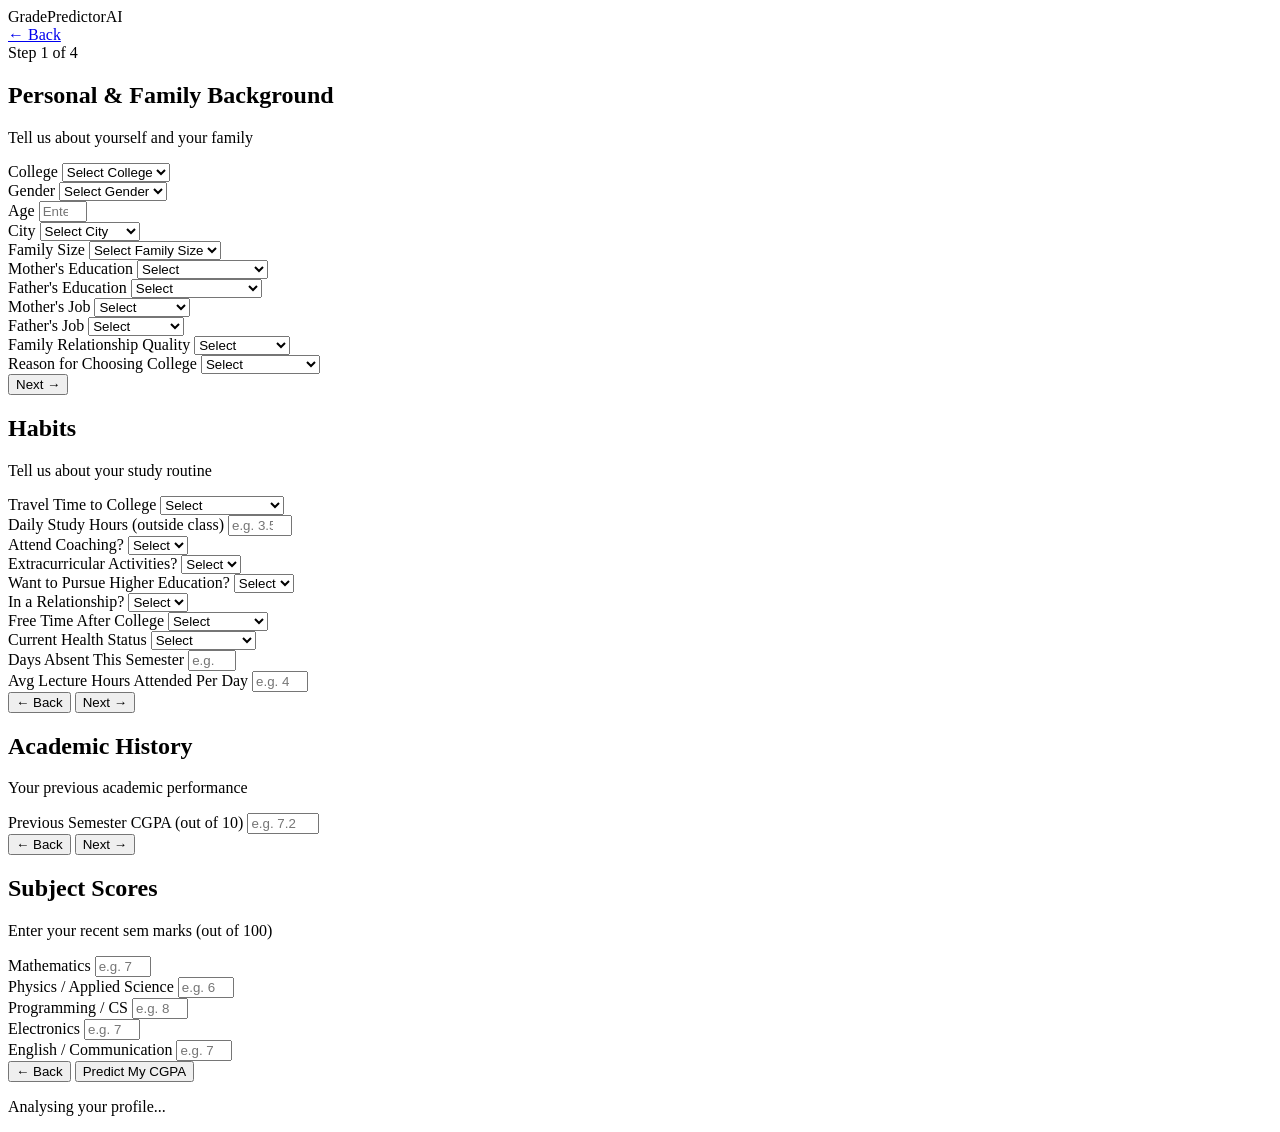
==== form.html @ 7f31faff "Final Code" ====
<!DOCTYPE html>
<html lang="en">
<head>
    <meta charset="UTF-8">
    <meta name="viewport" content="width=device-width, initial-scale=1.0">
    <title>Student Details - GradePredictorAI</title>
    <link rel="stylesheet" href="css/style.css">
    <link rel="stylesheet" href="css/form.css">
</head>
<body>

    <nav>
        <div class="logo">GradePredictorAI</div>
        <a href="index.html" class="nav-back">← Back</a>
    </nav>

    <!-- Progress Bar -->
    <div class="progress-container">
        <div class="progress-bar" id="progressBar"></div>
    </div>
    <div class="step-label" id="stepLabel">Step 1 of 4</div>

    <div class="form-container">

        <!-- Personal and Family -->
        <div class="step-section active" id="step1">
            <h2>Personal & Family Background</h2>
            <p class="step-desc">Tell us about yourself and your family</p>

            <div class="form-grid">
                <div class="form-group">
                    <label>College</label>
                    <select id="school">
                        <option value="">Select College</option>
                        <option value="NMAMIT">NMAMIT</option>
                        <option value="NITK">NITK</option>
                        <option value="MSRIT">MSRIT</option>
                        <option value="BIT Mesra">BIT Mesra</option>
                        <option value="VIT">VIT</option>
                        <option value="SRM">SRM</option>
                        <option value="PESIT">PESIT</option>
                        <option value="RV College">RV College</option>
                    </select>
                </div>

                <div class="form-group">
                    <label>Gender</label>
                    <select id="sex">
                        <option value="">Select Gender</option>
                        <option value="M">Male</option>
                        <option value="F">Female</option>
                    </select>
                </div>

                <div class="form-group">
                    <label>Age</label>
                    <input type="number" id="age" placeholder="Enter your age" min="17" max="25">
                </div>

                <div class="form-group">
                    <label>City</label>
                    <select id="city">
                        <option value="">Select City</option>
                        <option value="Mangalore">Mangalore</option>
                        <option value="Bangalore">Bangalore</option>
                        <option value="Mumbai">Mumbai</option>
                        <option value="Pune">Pune</option>
                        <option value="Hyderabad">Hyderabad</option>
                        <option value="Chennai">Chennai</option>
                        <option value="Delhi">Delhi</option>
                        <option value="Navi Mumbai">Navi Mumbai</option>
                        <option value="Udupi">Udupi</option>
                        <option value="Mysore">Mysore</option>
                    </select>
                </div>

                <div class="form-group">
                    <label>Family Size</label>
                    <select id="fam_size">
                        <option value="">Select Family Size</option>
                        <option value="<=3">3 or less</option>
                        <option value=">3">More than 3</option>
                    </select>
                </div>

                <div class="form-group">
                    <label>Mother's Education</label>
                    <select id="medu">
                        <option value="">Select</option>
                        <option value="0">No Education</option>
                        <option value="1">Primary School</option>
                        <option value="2">Middle School</option>
                        <option value="3">Secondary School</option>
                        <option value="4">Higher Education</option>
                    </select>
                </div>

                <div class="form-group">
                    <label>Father's Education</label>
                    <select id="fedu">
                        <option value="">Select</option>
                        <option value="0">No Education</option>
                        <option value="1">Primary School</option>
                        <option value="2">Middle School</option>
                        <option value="3">Secondary School</option>
                        <option value="4">Higher Education</option>
                    </select>
                </div>

                <div class="form-group">
                    <label>Mother's Job</label>
                    <select id="mjob">
                        <option value="">Select</option>
                        <option value="Engineer">Engineer</option>
                        <option value="Teacher">Teacher</option>
                        <option value="Business">Business</option>
                        <option value="Government">Government</option>
                        <option value="Doctor">Doctor</option>
                        <option value="Farmer">Farmer</option>
                        <option value="Labour">Labour</option>
                        <option value="Other">Other</option>
                    </select>
                </div>

                <div class="form-group">
                    <label>Father's Job</label>
                    <select id="fjob">
                        <option value="">Select</option>
                        <option value="Engineer">Engineer</option>
                        <option value="Teacher">Teacher</option>
                        <option value="Business">Business</option>
                        <option value="Government">Government</option>
                        <option value="Doctor">Doctor</option>
                        <option value="Farmer">Farmer</option>
                        <option value="Labour">Labour</option>
                        <option value="Other">Other</option>
                    </select>
                </div>

                <div class="form-group">
                    <label>Family Relationship Quality</label>
                    <select id="famrel">
                        <option value="">Select</option>
                        <option value="1">1 - Very Bad</option>
                        <option value="2">2 - Bad</option>
                        <option value="3">3 - Average</option>
                        <option value="4">4 - Good</option>
                        <option value="5">5 - Excellent</option>
                    </select>
                </div>

                <div class="form-group">
                    <label>Reason for Choosing College</label>
                    <select id="reason">
                        <option value="">Select</option>
                        <option value="Reputation">Reputation</option>
                        <option value="Course">Course</option>
                        <option value="Placement">Placement</option>
                        <option value="Family Pressure">Family Pressure</option>
                        <option value="Proximity">Proximity</option>
                        <option value="Scholarship">Scholarship</option>
                    </select>
                </div>
            </div>

            <button class="next-btn" onclick="nextStep(2)">Next →</button>
        </div>

        <!-- Habits -->
        <div class="step-section" id="step2">
            <h2>Habits</h2>
            <p class="step-desc">Tell us about your study routine</p>

            <div class="form-grid">
                <div class="form-group">
                    <label>Travel Time to College</label>
                    <select id="traveltime">
                        <option value="">Select</option>
                        <option value="1">Less than 15 min</option>
                        <option value="2">15 to 30 min</option>
                        <option value="3">30 to 60 min</option>
                        <option value="4">More than 1 hour</option>
                    </select>
                </div>

                <div class="form-group">
                    <label>Daily Study Hours (outside class)</label>
                    <input type="number" id="studytime_daily_hrs" placeholder="e.g. 3.5" min="0" max="12" step="0.5">
                </div>

                <div class="form-group">
                    <label>Attend Coaching?</label>
                    <select id="coaching">
                        <option value="">Select</option>
                        <option value="yes">Yes</option>
                        <option value="no">No</option>
                    </select>
                </div>

                <div class="form-group">
                    <label>Extracurricular Activities?</label>
                    <select id="activities">
                        <option value="">Select</option>
                        <option value="yes">Yes</option>
                        <option value="no">No</option>
                    </select>
                </div>

                <div class="form-group">
                    <label>Want to Pursue Higher Education?</label>
                    <select id="higher">
                        <option value="">Select</option>
                        <option value="yes">Yes</option>
                        <option value="no">No</option>
                    </select>
                </div>

                <div class="form-group">
                    <label>In a Relationship?</label>
                    <select id="romantic">
                        <option value="">Select</option>
                        <option value="yes">Yes</option>
                        <option value="no">No</option>
                    </select>
                </div>

                <div class="form-group">
                    <label>Free Time After College</label>
                    <select id="freetime">
                        <option value="">Select</option>
                        <option value="1">1 - Very Low</option>
                        <option value="2">2 - Low</option>
                        <option value="3">3 - Medium</option>
                        <option value="4">4 - High</option>
                        <option value="5">5 - Very High</option>
                    </select>
                </div>

                <div class="form-group">
                    <label>Current Health Status</label>
                    <select id="health">
                        <option value="">Select</option>
                        <option value="1">1 - Very Bad</option>
                        <option value="2">2 - Bad</option>
                        <option value="3">3 - Average</option>
                        <option value="4">4 - Good</option>
                        <option value="5">5 - Very Good</option>
                    </select>
                </div>

                <div class="form-group">
                    <label>Days Absent This Semester</label>
                    <input type="number" id="absences" placeholder="e.g. 8" min="0" max="60">
                </div>

                <div class="form-group">
                    <label>Avg Lecture Hours Attended Per Day</label>
                    <input type="number" id="lecture_hrs_attended" placeholder="e.g. 4.5" min="0" max="8" step="0.5">
                </div>
            </div>

            <div class="btn-row">
                <button class="back-btn" onclick="prevStep(1)">← Back</button>
                <button class="next-btn" onclick="nextStep(3)">Next →</button>
            </div>
        </div>

        <!-- Academic History -->
        <div class="step-section" id="step3">
            <h2>Academic History</h2>
            <p class="step-desc">Your previous academic performance</p>

            <div class="form-grid">
                <div class="form-group">
                    <label>Previous Semester CGPA (out of 10)</label>
                    <input type="number" id="prev_cgpa" placeholder="e.g. 7.2" min="0" max="10" step="0.01">
                </div>
            </div>

            <div class="btn-row">
                <button class="back-btn" onclick="prevStep(2)">← Back</button>
                <button class="next-btn" onclick="nextStep(4)">Next →</button>
            </div>
        </div>

        <!-- Subject Scores -->
        <div class="step-section" id="step4">
            <h2>Subject Scores</h2>
            <p class="step-desc">Enter your recent sem marks (out of 100)</p>

            <div class="form-grid">
                <div class="form-group">
                    <label>Mathematics</label>
                    <input type="number" id="math_score" placeholder="e.g. 72" min="0" max="100">
                </div>

                <div class="form-group">
                    <label>Physics / Applied Science</label>
                    <input type="number" id="physics_score" placeholder="e.g. 65" min="0" max="100">
                </div>

                <div class="form-group">
                    <label>Programming / CS</label>
                    <input type="number" id="programming_score" placeholder="e.g. 80" min="0" max="100">
                </div>

                <div class="form-group">
                    <label>Electronics</label>
                    <input type="number" id="electronics_score" placeholder="e.g. 70" min="0" max="100">
                </div>

                <div class="form-group">
                    <label>English / Communication</label>
                    <input type="number" id="english_score" placeholder="e.g. 75" min="0" max="100">
                </div>
            </div>

            <div class="btn-row">
                <button class="back-btn" onclick="prevStep(3)">← Back</button>
                <button class="predict-btn" onclick="submitForm()">
                    Predict My CGPA
                </button>
            </div>
        </div>

        <!-- Loading -->
        <div class="loading-section" id="loadingSection">
            <div class="spinner"></div>
            <p>Analysing your profile...</p>
        </div>

    </div>

    <script src="js/form.js"></script>
</body>
</html>
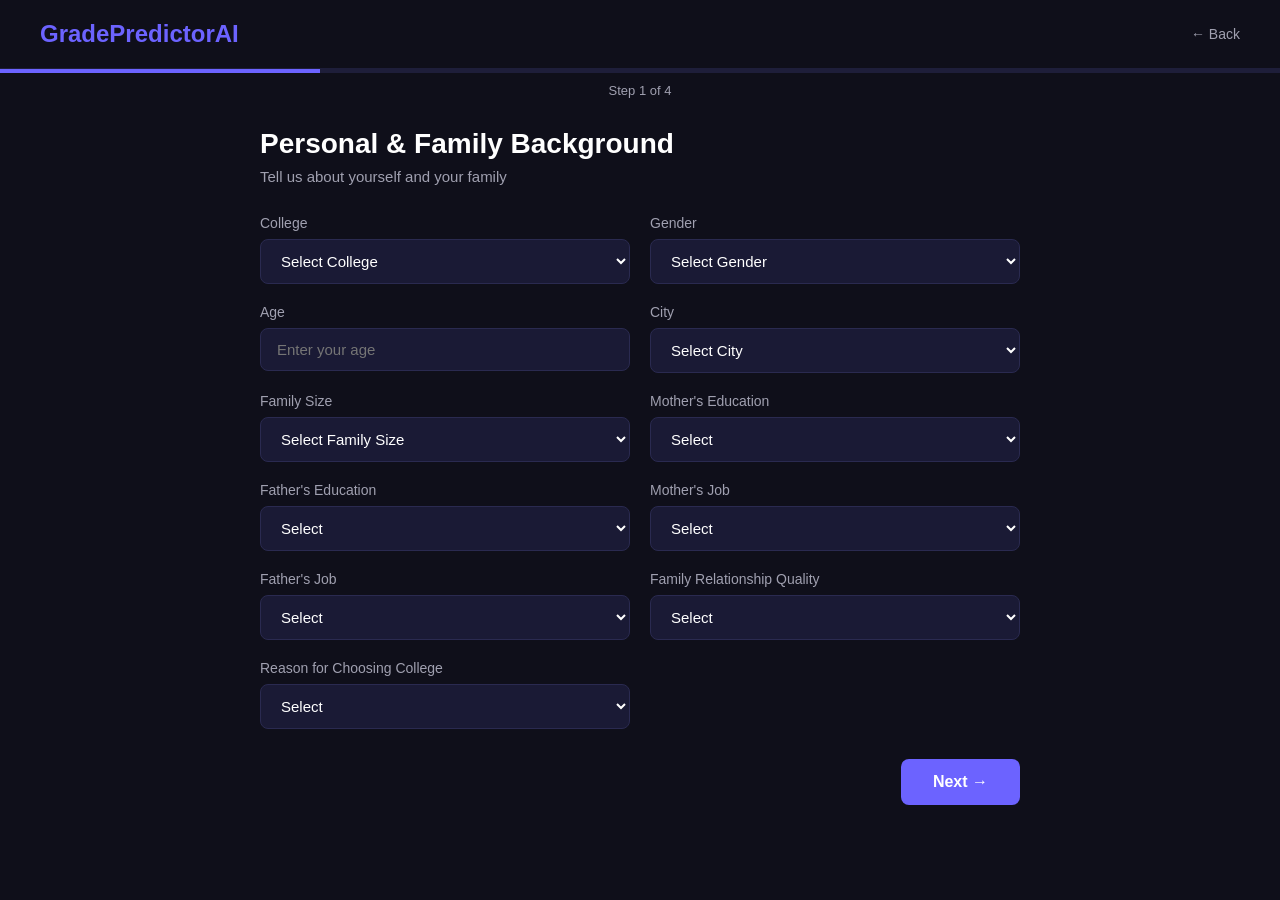
==== commit 92c28b9f: "New Structure v2" ====
--- a/form.html
+++ b/form.html
@@ -4,8 +4,8 @@
     <meta charset="UTF-8">
     <meta name="viewport" content="width=device-width, initial-scale=1.0">
     <title>Student Details - GradePredictorAI</title>
-    <link rel="stylesheet" href="css/style.css">
-    <link rel="stylesheet" href="css/form.css">
+    <link rel="stylesheet" href="frontend/css/style.css">
+    <link rel="stylesheet" href="frontend/css/form.css">
 </head>
 <body>
 
@@ -331,6 +331,6 @@
 
     </div>
 
-    <script src="js/form.js"></script>
+    <script src="frontend/js/form.js"></script>
 </body>
 </html>
--- a/frontend/css/style.css
+++ b/frontend/css/style.css
@@ -0,0 +1,151 @@
+* {
+    margin: 0;
+    padding: 0;
+    box-sizing: border-box;
+}
+
+body {
+    font-family: 'Segoe UI', Tahoma, Geneva, Verdana, sans-serif;
+    background-color: #0f0f1a;
+    color: #ffffff;
+}
+
+/* NAV */
+nav {
+    padding: 20px 40px;
+    background-color: #0f0f1a;
+    border-bottom: 1px solid #1e1e3a;
+}
+
+.logo {
+    font-size: 24px;
+    font-weight: 700;
+    color: #6c63ff;
+}
+
+/* HERO */
+.hero {
+    min-height: 90vh;
+    display: flex;
+    align-items: center;
+    justify-content: center;
+    text-align: center;
+    padding: 60px 20px;
+}
+
+.hero-content {
+    max-width: 700px;
+}
+
+.hero-content h1 {
+    font-size: 52px;
+    font-weight: 800;
+    line-height: 1.2;
+    margin-bottom: 20px;
+}
+
+.highlight {
+    color: #6c63ff;
+}
+
+.subtitle {
+    font-size: 18px;
+    color: #a0a0b0;
+    line-height: 1.7;
+    margin-bottom: 40px;
+}
+
+/* STATS */
+.stats-row {
+    display: flex;
+    justify-content: center;
+    gap: 40px;
+    margin-bottom: 40px;
+}
+
+.stat h3 {
+    font-size: 36px;
+    font-weight: 800;
+    color: #6c63ff;
+}
+
+.stat p {
+    font-size: 14px;
+    color: #a0a0b0;
+}
+
+/* CTA BUTTON */
+.cta-btn {
+    display: inline-block;
+    background-color: #6c63ff;
+    color: white;
+    padding: 16px 36px;
+    border-radius: 8px;
+    text-decoration: none;
+    font-size: 18px;
+    font-weight: 600;
+    transition: background-color 0.3s ease, transform 0.2s ease;
+}
+
+.cta-btn:hover {
+    background-color: #5548e0;
+    transform: translateY(-2px);
+}
+
+/* HOW IT WORKS */
+.how-it-works {
+    padding: 80px 40px;
+    text-align: center;
+    background-color: #13132a;
+}
+
+.how-it-works h2 {
+    font-size: 36px;
+    font-weight: 700;
+    margin-bottom: 50px;
+}
+
+.steps {
+    display: flex;
+    justify-content: center;
+    gap: 40px;
+    flex-wrap: wrap;
+}
+
+.step {
+    background-color: #1a1a35;
+    border: 1px solid #2a2a50;
+    border-radius: 12px;
+    padding: 36px 28px;
+    max-width: 220px;
+    transition: transform 0.3s ease;
+}
+
+.step:hover {
+    transform: translateY(-5px);
+}
+
+.step-number {
+    width: 48px;
+    height: 48px;
+    background-color: #6c63ff;
+    border-radius: 50%;
+    display: flex;
+    align-items: center;
+    justify-content: center;
+    font-size: 20px;
+    font-weight: 700;
+    margin: 0 auto 16px;
+}
+
+.step h3 {
+    font-size: 18px;
+    font-weight: 600;
+    margin-bottom: 10px;
+}
+
+.step p {
+    font-size: 14px;
+    color: #a0a0b0;
+    line-height: 1.6;
+}
--- a/frontend/css/form.css
+++ b/frontend/css/form.css
@@ -0,0 +1,191 @@
+nav {
+    display: flex;
+    justify-content: space-between;
+    align-items: center;
+    padding: 20px 40px;
+}
+
+.nav-back {
+    color: #a0a0b0;
+    text-decoration: none;
+    font-size: 14px;
+    transition: color 0.3s;
+}
+
+.nav-back:hover {
+    color: #6c63ff;
+}
+
+/* PROGRESS BAR */
+.progress-container {
+    width: 100%;
+    height: 4px;
+    background-color: #1e1e3a;
+}
+
+.progress-bar {
+    height: 4px;
+    background-color: #6c63ff;
+    width: 25%;
+    transition: width 0.4s ease;
+}
+
+.step-label {
+    text-align: center;
+    color: #a0a0b0;
+    font-size: 13px;
+    padding: 10px;
+}
+
+/* FORM CONTAINER */
+.form-container {
+    max-width: 800px;
+    margin: 20px auto 60px;
+    padding: 0 20px;
+}
+
+/* STEP SECTIONS */
+.step-section {
+    display: none;
+}
+
+.step-section.active {
+    display: block;
+}
+
+.step-section h2 {
+    font-size: 28px;
+    font-weight: 700;
+    margin-bottom: 8px;
+}
+
+.step-desc {
+    color: #a0a0b0;
+    font-size: 15px;
+    margin-bottom: 30px;
+}
+
+/* FORM GRID */
+.form-grid {
+    display: grid;
+    grid-template-columns: 1fr 1fr;
+    gap: 20px;
+    margin-bottom: 30px;
+}
+
+.form-group {
+    display: flex;
+    flex-direction: column;
+    gap: 8px;
+}
+
+.form-group label {
+    font-size: 14px;
+    color: #a0a0b0;
+    font-weight: 500;
+}
+
+.form-group input,
+.form-group select {
+    background-color: #1a1a35;
+    border: 1px solid #2a2a50;
+    border-radius: 8px;
+    padding: 12px 16px;
+    color: #ffffff;
+    font-size: 15px;
+    outline: none;
+    transition: border-color 0.3s ease;
+}
+
+.form-group input:focus,
+.form-group select:focus {
+    border-color: #6c63ff;
+}
+
+.form-group select option {
+    background-color: #1a1a35;
+}
+
+.form-group input.error,
+.form-group select.error {
+    border-color: #ff4f4f;
+}
+
+/* BUTTONS */
+.btn-row {
+    display: flex;
+    justify-content: space-between;
+    align-items: center;
+}
+
+.next-btn,
+.predict-btn {
+    background-color: #6c63ff;
+    color: white;
+    border: none;
+    padding: 14px 32px;
+    border-radius: 8px;
+    font-size: 16px;
+    font-weight: 600;
+    cursor: pointer;
+    transition: background-color 0.3s ease, transform 0.2s ease;
+    margin-left: auto;
+    display: block;
+}
+
+.next-btn:hover,
+.predict-btn:hover {
+    background-color: #5548e0;
+    transform: translateY(-2px);
+}
+
+.back-btn {
+    background-color: transparent;
+    color: #a0a0b0;
+    border: 1px solid #2a2a50;
+    padding: 14px 32px;
+    border-radius: 8px;
+    font-size: 16px;
+    cursor: pointer;
+    transition: all 0.3s ease;
+}
+
+.back-btn:hover {
+    border-color: #6c63ff;
+    color: #6c63ff;
+}
+
+/* LOADING */
+.loading-section {
+    display: none;
+    text-align: center;
+    padding: 80px 20px;
+}
+
+.loading-section p {
+    color: #a0a0b0;
+    margin-top: 20px;
+    font-size: 16px;
+}
+
+.spinner {
+    width: 50px;
+    height: 50px;
+    border: 4px solid #1e1e3a;
+    border-top: 4px solid #6c63ff;
+    border-radius: 50%;
+    animation: spin 1s linear infinite;
+    margin: 0 auto;
+}
+
+@keyframes spin {
+    0%   { transform: rotate(0deg); }
+    100% { transform: rotate(360deg); }
+}
+
+/* RESPONSIVE */
+@media (max-width: 600px) {
+    .form-grid {
+        grid-template-columns: 1fr;
+    }
+}
